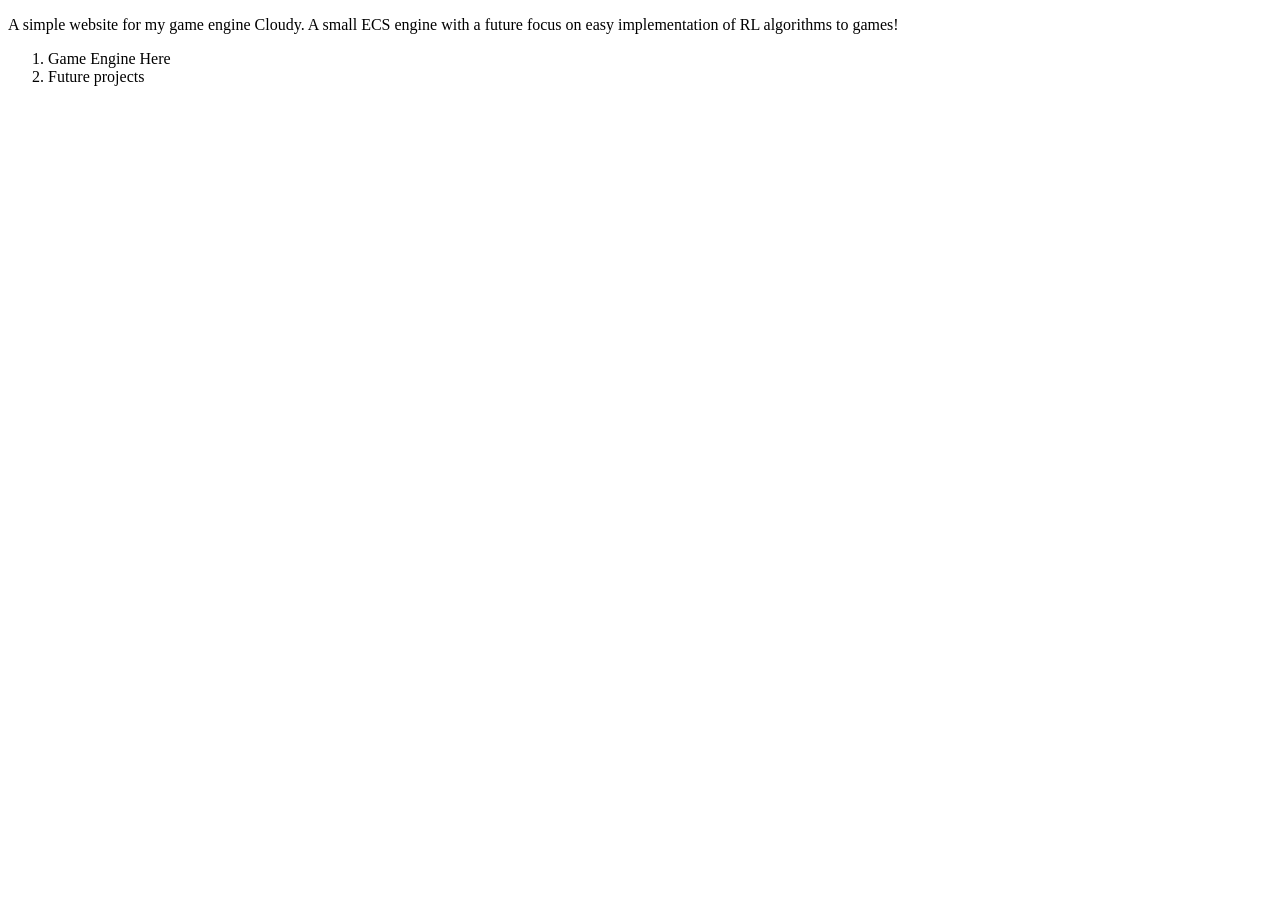
==== index.html @ 13d23bab "Remove folder" ====
<!doctype html>
<html lang="en">
    <head>
        <meta charset="UTF-8" />
        <meta name="viewport" content="width=device-width, initial-scale=1.0" />
    </head>

    <body>
        <title>Cloudy Engine</title>
        <p>
            A simple website for my game engine Cloudy. A small ECS engine with
            a future focus on easy implementation of RL algorithms to games!
        </p>
        <ol>
            <li>Game Engine Here</li>
            <li>Future projects</li>
        </ol>
    </body>
    <html></html>
</html>
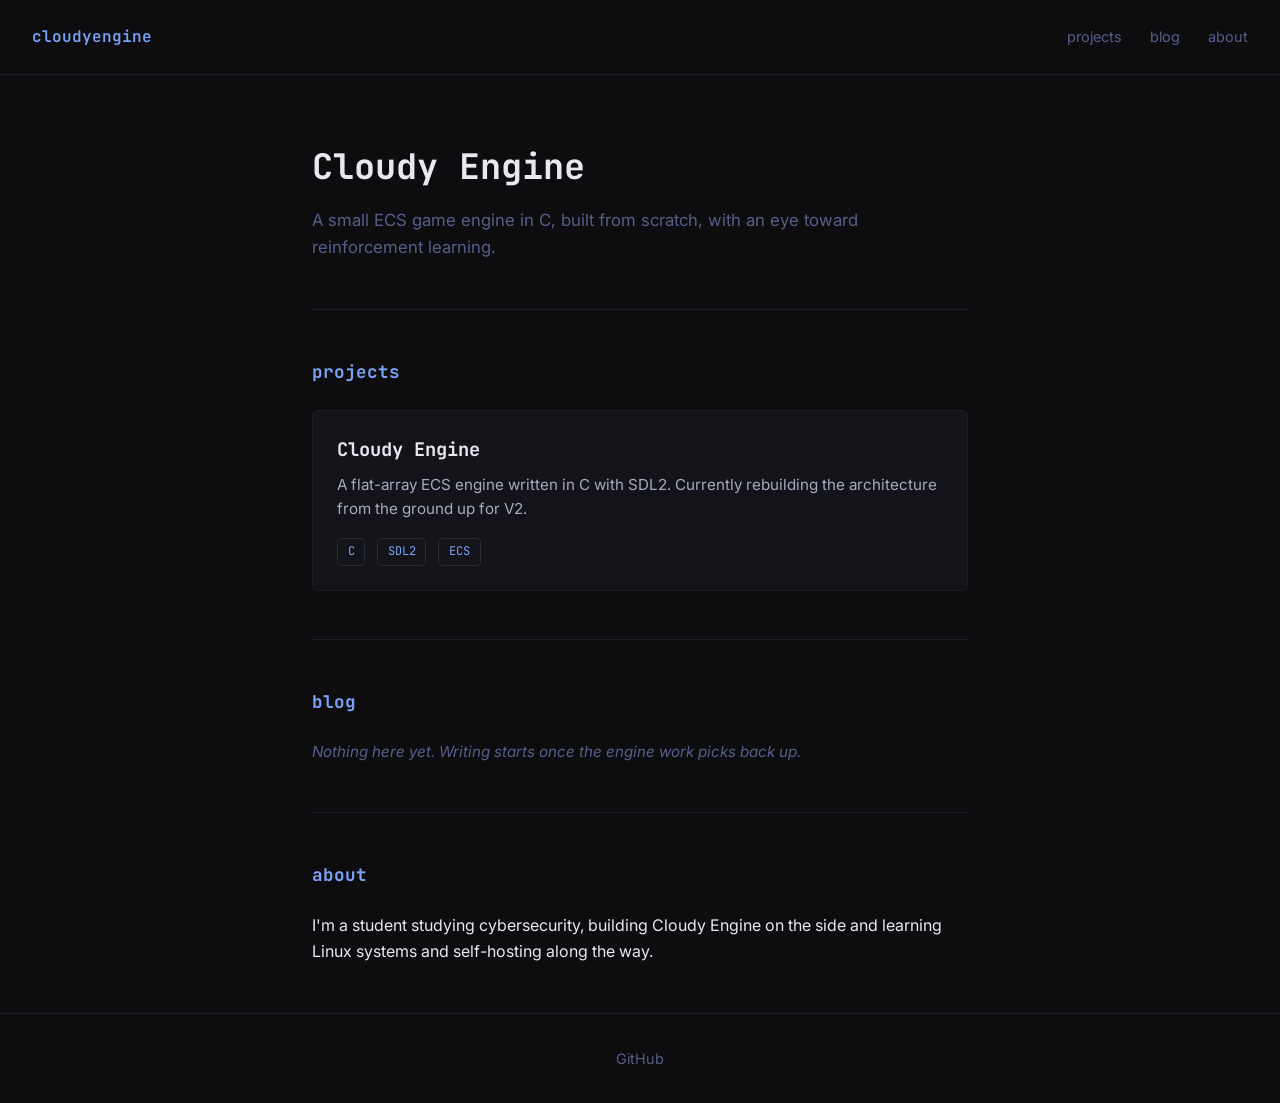
==== commit de804409: "New addition" ====
--- a/index.html
+++ b/index.html
@@ -3,18 +3,74 @@
     <head>
         <meta charset="UTF-8" />
         <meta name="viewport" content="width=device-width, initial-scale=1.0" />
+        <link rel="preconnect" href="https://fonts.googleapis.com" />
+        <link
+            href="https://fonts.googleapis.com/css2?family=JetBrains+Mono:wght@400;600&family=Inter:wght@400;500&display=swap"
+            rel="stylesheet"
+        />
+        <title>Cloudy Engine</title>
+        <link rel="stylesheet" href="style.css" />
     </head>
+    <body>
+        <header class="site-header">
+            <span class="logo">cloudyengine</span>
+            <nav>
+                <a href="#projects">projects</a>
+                <a href="#blog">blog</a>
+                <a href="#about">about</a>
+            </nav>
+        </header>
 
-    <body>
-        <title>Cloudy Engine</title>
-        <p>
-            A simple website for my game engine Cloudy. A small ECS engine with
-            a future focus on easy implementation of RL algorithms to games!
-        </p>
-        <ol>
-            <li>Game Engine Here</li>
-            <li>Future projects</li>
-        </ol>
+        <main>
+            <section class="hero">
+                <h1>Cloudy Engine</h1>
+                <p>
+                    A small ECS game engine in C, built from scratch, with an
+                    eye toward reinforcement learning.
+                </p>
+            </section>
+
+            <section id="projects" class="section">
+                <h2>Projects</h2>
+                <div class="card">
+                    <h3>Cloudy Engine</h3>
+                    <p>
+                        A flat-array ECS engine written in C with SDL2.
+                        Currently rebuilding the architecture from the ground up
+                        for V2.
+                    </p>
+                    <div class="tags">
+                        <span>C</span>
+                        <span>SDL2</span>
+                        <span>ECS</span>
+                    </div>
+                </div>
+            </section>
+
+            <section id="blog" class="section">
+                <h2>Blog</h2>
+                <p class="empty-note">
+                    Nothing here yet. Writing starts once the engine work picks
+                    back up.
+                </p>
+            </section>
+
+            <section id="about" class="section">
+                <h2>About</h2>
+                <p>
+                    I'm a student studying cybersecurity, building Cloudy Engine
+                    on the side and learning Linux systems and self-hosting
+                    along the way.
+                </p>
+            </section>
+        </main>
+
+        <footer class="site-footer">
+            <a href="https://github.com/Eggexe" target="_blank" rel="noopener"
+                >GitHub</a
+            >
+        </footer>
+
+        <script src="script.js"></script>
     </body>
-    <html></html>
 </html>
--- a/style.css
+++ b/style.css
@@ -0,0 +1,159 @@
+/* Design
+   Background:  #0d0d0f  near-black
+   Surface:     #13131a  card backgrounds
+   Text:        #e8e8f0  off-white
+   Muted text:  #565f89
+   Accent:      #7aa2f7  muted blue
+*/
+
+* {
+    margin: 0;
+    padding: 0;
+    box-sizing: border-box;
+}
+
+body {
+    background: #0d0d0f;
+    color: #e8e8f0;
+    font-family: "Inter", sans-serif;
+    line-height: 1.6;
+}
+
+h1,
+h2,
+h3,
+.logo {
+    font-family: "JetBrains Mono", monospace;
+}
+
+/* Header */
+.site-header {
+    display: flex;
+    justify-content: space-between;
+    align-items: center;
+    padding: 1.5rem 2rem;
+    border-bottom: 1px solid #1d1d24;
+}
+
+.logo {
+    color: #7aa2f7;
+    font-weight: 600;
+}
+
+nav a {
+    color: #565f89;
+    text-decoration: none;
+    margin-left: 1.5rem;
+    font-size: 0.9rem;
+}
+
+nav a:hover,
+nav a:focus-visible {
+    color: #e8e8f0;
+}
+
+/* Layout */
+main {
+    max-width: 720px;
+    margin: 0 auto;
+    padding: 0 2rem;
+}
+
+.hero {
+    padding: 4rem 0 3rem;
+}
+
+.hero h1 {
+    font-size: 2.2rem;
+    margin-bottom: 0.75rem;
+}
+
+.hero p {
+    color: #565f89;
+    font-size: 1.05rem;
+}
+
+.section {
+    padding: 3rem 0;
+    border-top: 1px solid #1d1d24;
+}
+
+.section h2 {
+    font-size: 1.1rem;
+    color: #7aa2f7;
+    margin-bottom: 1.5rem;
+    text-transform: lowercase;
+}
+
+/* Project card */
+.card {
+    background: #13131a;
+    border: 1px solid #1d1d24;
+    border-radius: 6px;
+    padding: 1.5rem;
+}
+
+.card h3 {
+    margin-bottom: 0.5rem;
+}
+
+.card p {
+    color: #a9a9c0;
+    margin-bottom: 1rem;
+    font-size: 0.95rem;
+}
+
+.tags span {
+    display: inline-block;
+    font-family: "JetBrains Mono", monospace;
+    font-size: 0.75rem;
+    color: #7aa2f7;
+    border: 1px solid #2a2a35;
+    border-radius: 4px;
+    padding: 0.2rem 0.6rem;
+    margin-right: 0.5rem;
+}
+
+.empty-note {
+    color: #565f89;
+    font-style: italic;
+    font-size: 0.95rem;
+}
+
+/* Footer */
+.site-footer {
+    text-align: center;
+    padding: 2rem;
+    border-top: 1px solid #1d1d24;
+}
+
+.site-footer a {
+    color: #565f89;
+    text-decoration: none;
+    font-size: 0.9rem;
+}
+
+.site-footer a:hover,
+.site-footer a:focus-visible {
+    color: #7aa2f7;
+}
+
+a:focus-visible {
+    outline: 2px solid #7aa2f7;
+    outline-offset: 2px;
+}
+
+/* Mobile view */
+@media (max-width: 600px) {
+    .site-header {
+        flex-direction: column;
+        gap: 0.75rem;
+        text-align: center;
+    }
+    nav a {
+        margin: 0 0.75rem;
+    }
+    .hero h1 {
+        font-size: 1.8rem;
+    }
+}
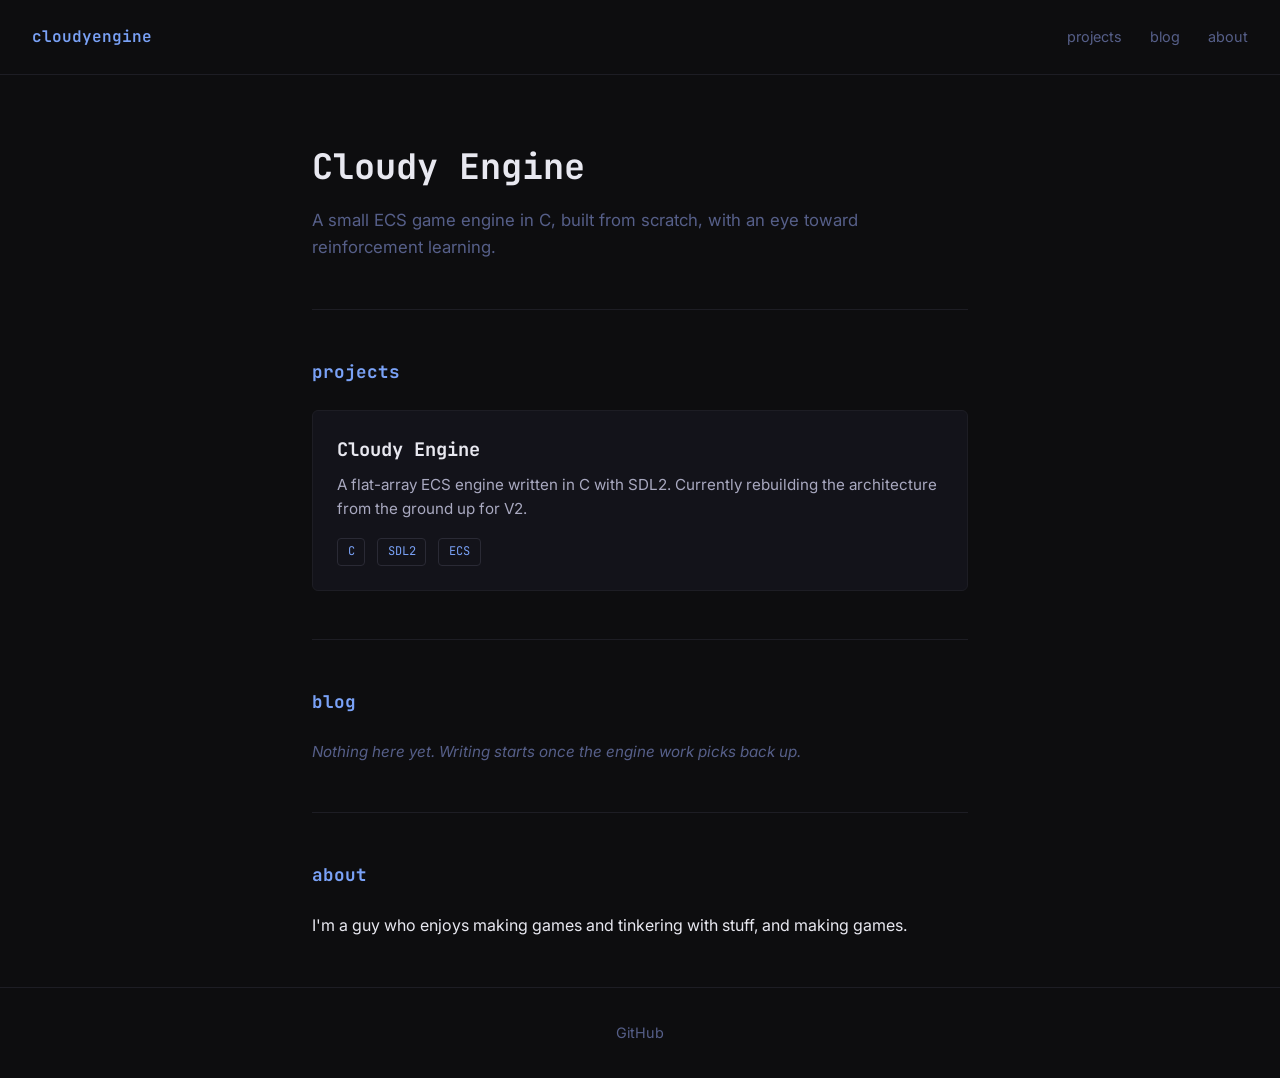
==== commit 4f759193: "New addition" ====
--- a/index.html
+++ b/index.html
@@ -58,9 +58,8 @@
             <section id="about" class="section">
                 <h2>About</h2>
                 <p>
-                    I'm a student studying cybersecurity, building Cloudy Engine
-                    on the side and learning Linux systems and self-hosting
-                    along the way.
+                    I'm a guy who enjoys making games and tinkering with stuff,
+                    and making games.
                 </p>
             </section>
         </main>
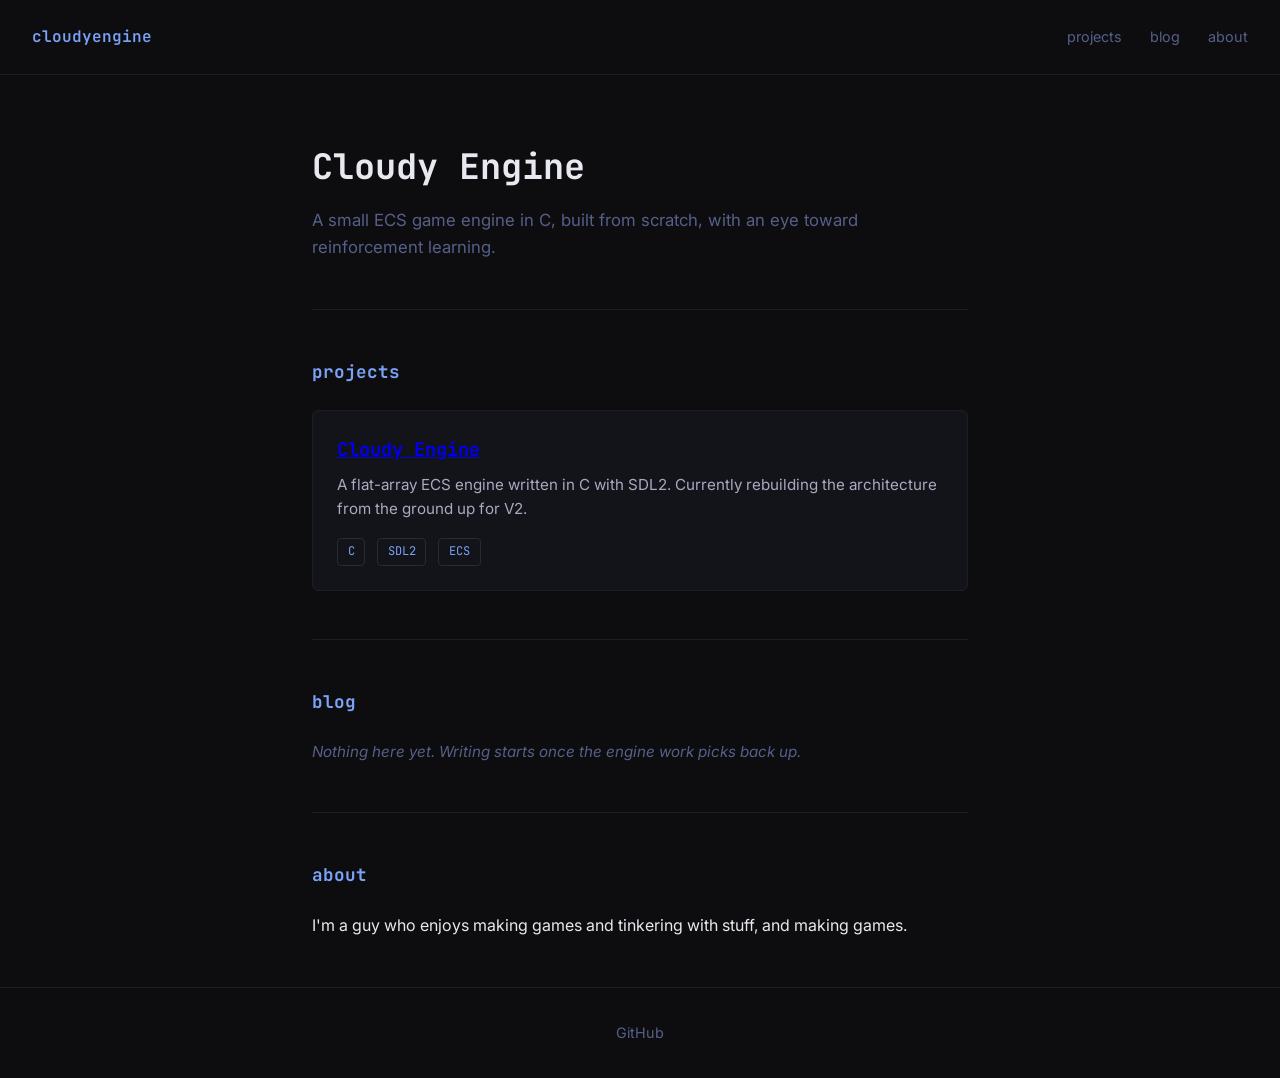
==== commit f49c0be2: "link to this repo" ====
--- a/index.html
+++ b/index.html
@@ -33,7 +33,14 @@
             <section id="projects" class="section">
                 <h2>Projects</h2>
                 <div class="card">
-                    <h3>Cloudy Engine</h3>
+                    <h3>
+                        <a
+                            href="https://github.com/Eggexe/CloudyEngine"
+                            target="_blank"
+                            rel="noopener"
+                            >Cloudy Engine</a
+                        >
+                    </h3>
                     <p>
                         A flat-array ECS engine written in C with SDL2.
                         Currently rebuilding the architecture from the ground up
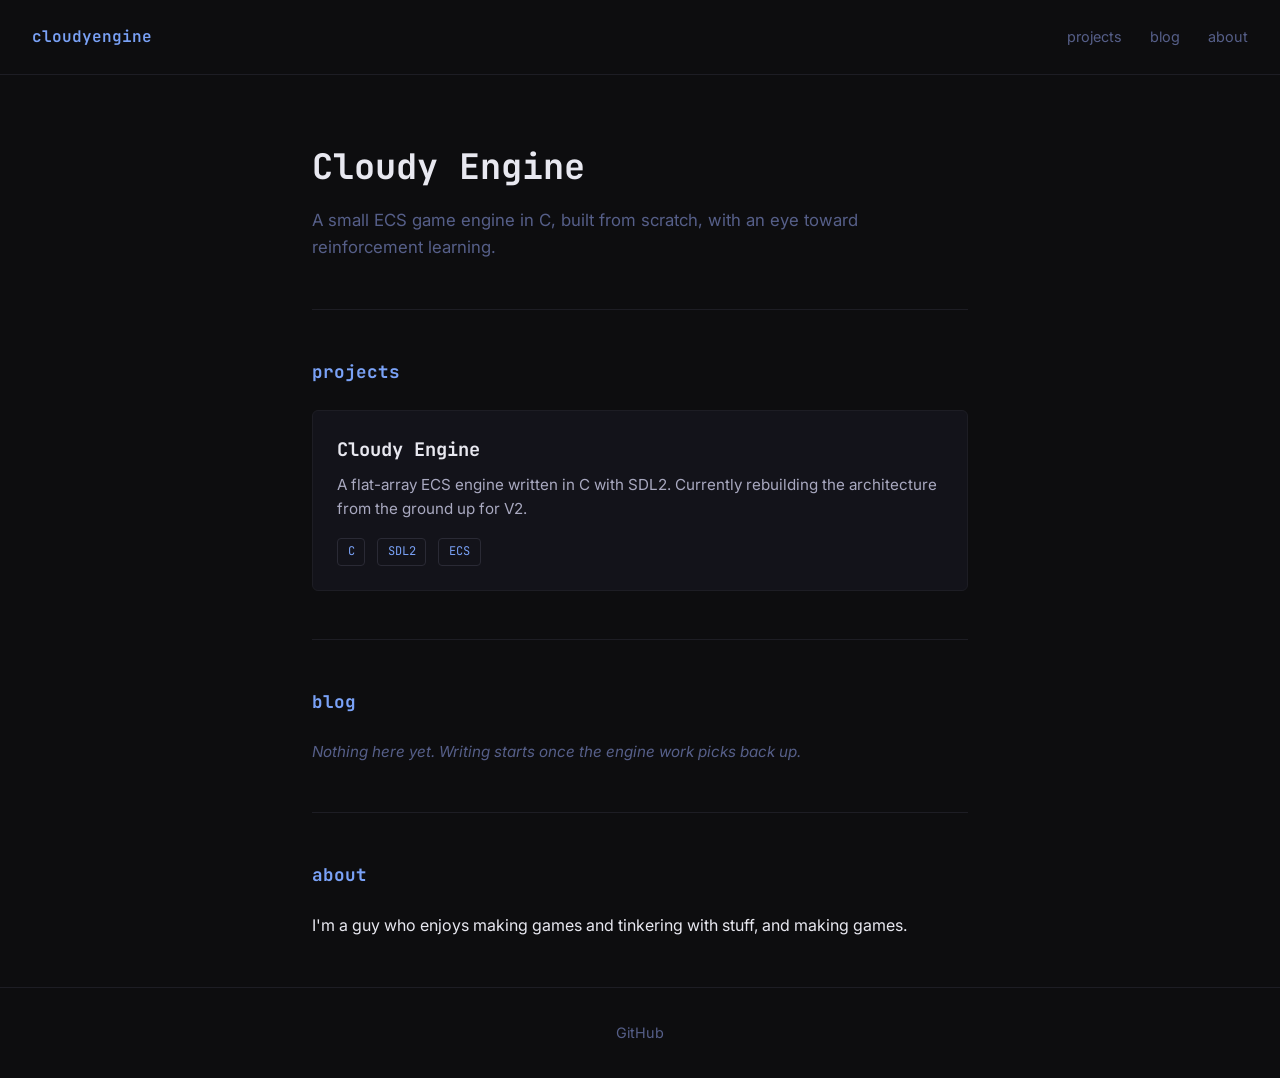
==== commit c94d26da: "I cant spell my own repo right" ====
--- a/index.html
+++ b/index.html
@@ -35,7 +35,7 @@
                 <div class="card">
                     <h3>
                         <a
-                            href="https://github.com/Eggexe/CloudyEngine"
+                            href="https://github.com/Eggexe/Cloudy"
                             target="_blank"
                             rel="noopener"
                             >Cloudy Engine</a
--- a/style.css
+++ b/style.css
@@ -120,6 +120,16 @@
     font-size: 0.95rem;
 }
 
+.card h3 a {
+    color: #e8e8f0;
+    text-decoration: none;
+}
+
+.card h3 a:hover,
+.card h3 a:focus-visible {
+    color: #7aa2f7;
+}
+
 /* Footer */
 .site-footer {
     text-align: center;
